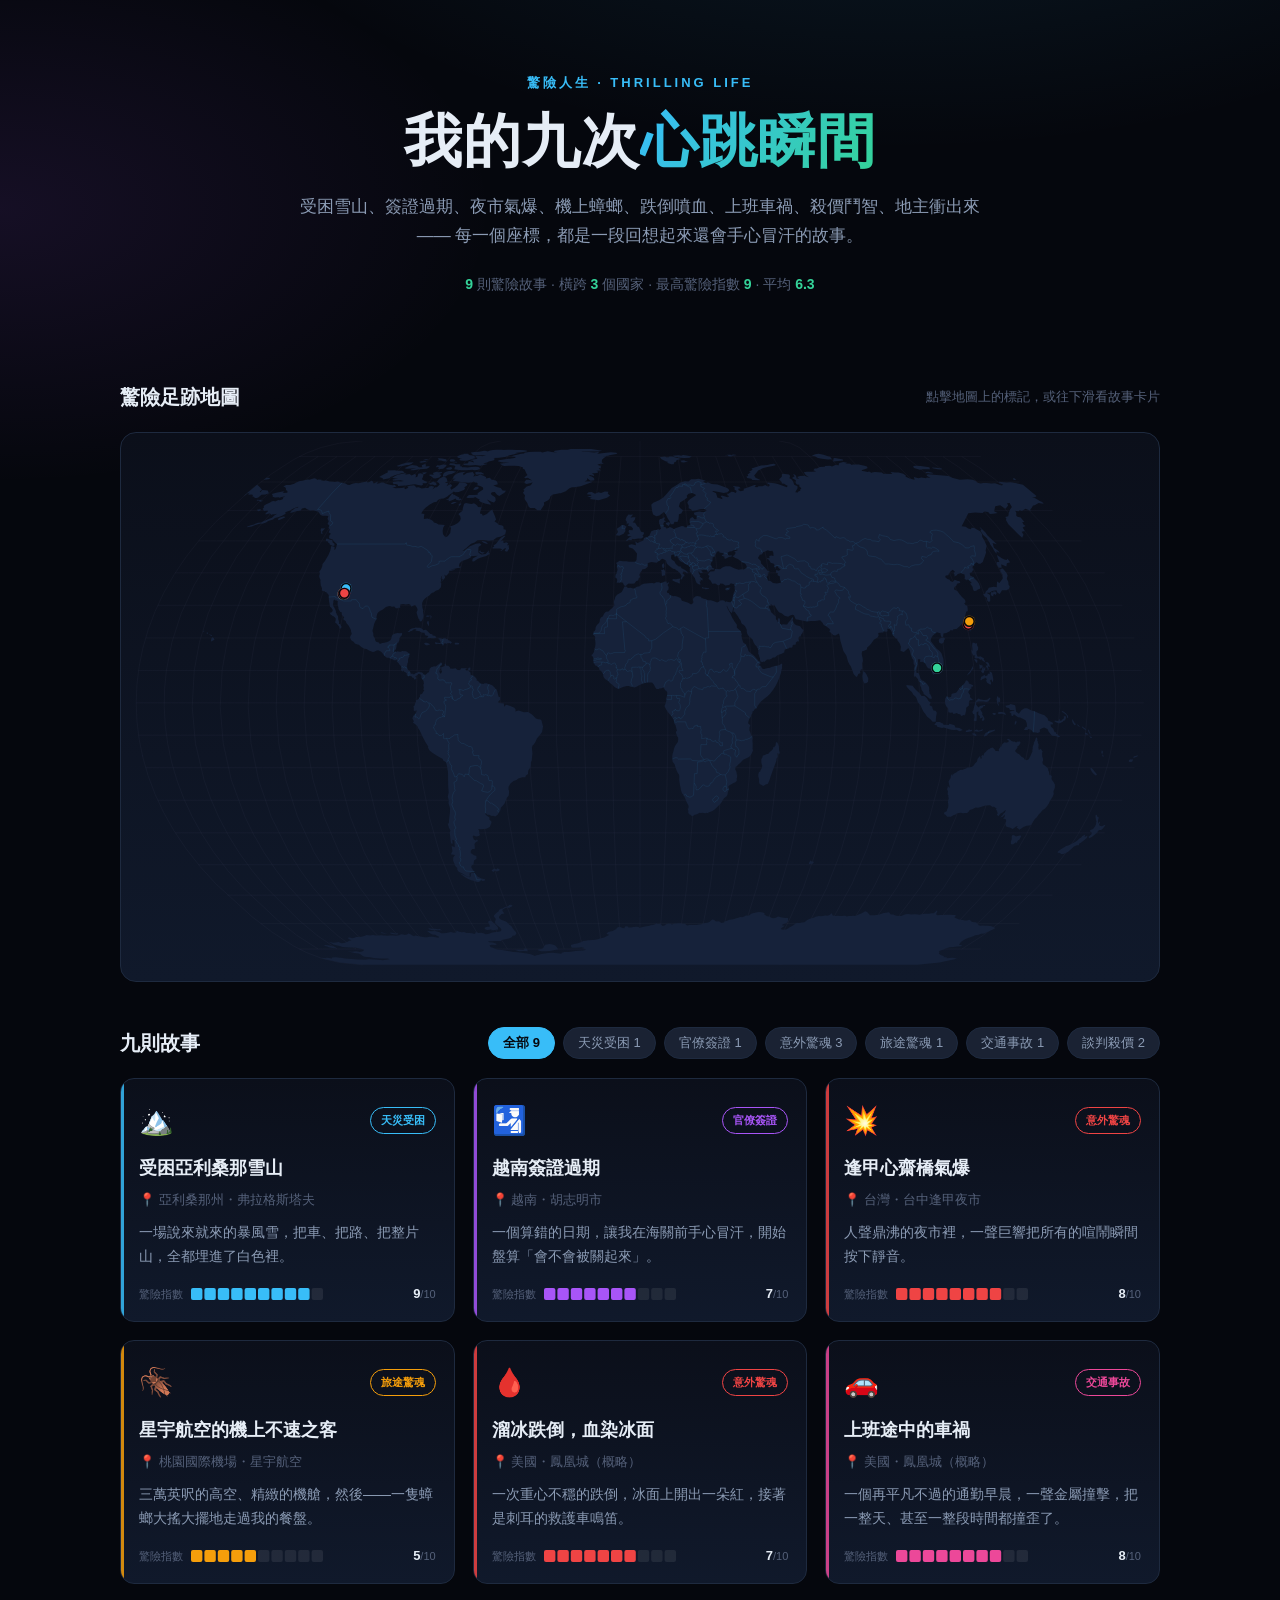
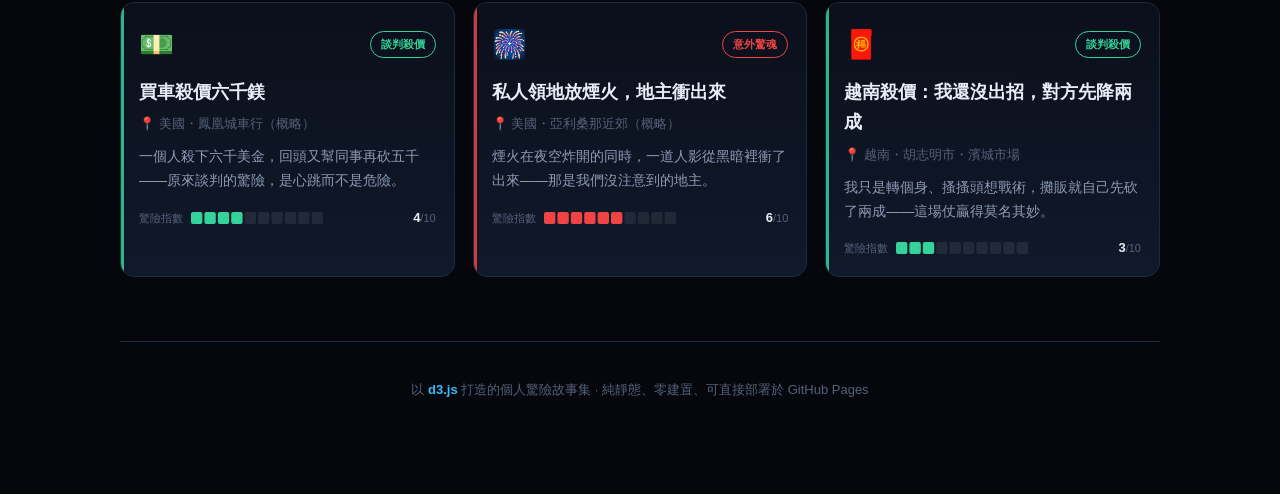
==== index.html @ b20e5742 "feat: adventure-log — d3.js thrilling-experiences blog Nine personal thrilling stories (USA / Vietna" ====
<!DOCTYPE html>
<html lang="zh-Hant">
<head>
  <meta charset="UTF-8" />
  <meta name="viewport" content="width=device-width, initial-scale=1.0" />
  <title>驚險人生 — 我的九次心跳瞬間</title>
  <meta name="description" content="橫跨美國、越南、台灣的九則驚險經歷，用一張 d3.js 互動地圖串起每一次心跳加速的瞬間。" />
  <link rel="icon" href="data:image/svg+xml,%3Csvg xmlns='http://www.w3.org/2000/svg' viewBox='0 0 100 100'%3E%3Ctext y='.9em' font-size='90'%3E%E2%9A%A1%3C/text%3E%3C/svg%3E" />
  <link rel="stylesheet" href="css/blog.css" />
</head>
<body>
  <div class="page">
    <header class="hero">
      <p class="kicker">驚險人生 · Thrilling Life</p>
      <h1 class="hero-title">我的九次<span class="accent">心跳瞬間</span></h1>
      <p class="hero-sub">
        受困雪山、簽證過期、夜市氣爆、機上蟑螂、跌倒噴血、上班車禍、殺價鬥智、地主衝出來——
        每一個座標，都是一段回想起來還會手心冒汗的故事。
      </p>
      <p class="stat-line" id="stat-line"></p>
    </header>

    <section class="map-section">
      <div class="section-head">
        <h2>驚險足跡地圖</h2>
        <span class="section-hint">點擊地圖上的標記，或往下滑看故事卡片</span>
      </div>
      <div class="map-wrap" id="world-map"></div>
    </section>

    <section class="grid-section">
      <div class="section-head">
        <h2>九則故事</h2>
        <div class="chip-row" id="category-filter"></div>
      </div>
      <div class="story-grid" id="story-grid"></div>
    </section>

    <footer class="site-footer">
      <p>以 <b>d3.js</b> 打造的個人驚險故事集 · 純靜態、零建置、可直接部署於 GitHub Pages</p>
    </footer>
  </div>

  <!-- 本地 vendor（零外部相依，可離線運作） -->
  <script src="vendor/d3.v7.min.js"></script>
  <script src="vendor/topojson-client.min.js"></script>
  <!-- 資料與渲染 -->
  <script src="js/data.js"></script>
  <script src="js/map.js"></script>
  <script src="js/home.js"></script>
</body>
</html>
---- css/blog.css ----
/* 驚險人生 — blog theme（沿用 LeetCode Visualizer 的暗色調性） */
:root {
  --bg: #05070d;
  --bg-panel: #0b0f1a;
  --bg-panel-2: #10192b;
  --bg-cell: #1a2233;
  --border: #1e2a3f;
  --text: #e6edf6;
  --text-dim: #8b9bb4;
  --text-mute: #55617a;
  --accent: #38bdf8;
  --accent-2: #34d399;
  --amber: #f59e0b;
  --red: #ef4444;
  --ui-font: -apple-system, BlinkMacSystemFont, "Segoe UI", "PingFang TC",
    "Noto Sans TC", "Microsoft JhengHei", Roboto, Helvetica, Arial, sans-serif;
}

* { box-sizing: border-box; }

html, body {
  margin: 0;
  padding: 0;
  background:
    radial-gradient(1200px 600px at 70% -10%, rgba(56, 189, 248, 0.12), transparent 60%),
    radial-gradient(900px 500px at 0% 10%, rgba(168, 85, 247, 0.10), transparent 55%),
    var(--bg);
  color: var(--text);
  font-family: var(--ui-font);
  -webkit-font-smoothing: antialiased;
  line-height: 1.7;
}

a { color: inherit; text-decoration: none; }

.page {
  max-width: 1080px;
  margin: 0 auto;
  padding: 0 20px 80px;
}

/* ---------------- Hero ---------------- */
.hero {
  padding: 72px 4px 40px;
  text-align: center;
}
.kicker {
  color: var(--accent);
  letter-spacing: 3px;
  font-size: 13px;
  font-weight: 600;
  margin: 0 0 14px;
  text-transform: uppercase;
}
.hero-title {
  font-size: clamp(32px, 6vw, 58px);
  line-height: 1.15;
  margin: 0 0 18px;
  font-weight: 800;
  letter-spacing: 1px;
}
.hero-title .accent {
  background: linear-gradient(120deg, var(--accent), var(--accent-2));
  -webkit-background-clip: text;
  background-clip: text;
  -webkit-text-fill-color: transparent;
}
.hero-sub {
  max-width: 680px;
  margin: 0 auto 22px;
  color: var(--text-dim);
  font-size: clamp(15px, 2.2vw, 17px);
}
.stat-line {
  color: var(--text-mute);
  font-size: 14px;
  margin: 0;
}
.stat-line b { color: var(--accent-2); font-weight: 700; }

/* ---------------- Section head ---------------- */
.section-head {
  display: flex;
  align-items: center;
  justify-content: space-between;
  gap: 16px;
  flex-wrap: wrap;
  margin: 0 0 18px;
}
.section-head h2 {
  font-size: 20px;
  margin: 0;
  font-weight: 700;
}
.section-hint { color: var(--text-mute); font-size: 13px; }

.map-section, .grid-section { margin-top: 44px; }

/* ---------------- Map ---------------- */
.map-wrap {
  position: relative;
  background: linear-gradient(180deg, var(--bg-panel), var(--bg-panel-2));
  border: 1px solid var(--border);
  border-radius: 16px;
  padding: 8px;
  overflow: hidden;
}
.map-svg { display: block; width: 100%; height: auto; }
.map-graticule { fill: none; stroke: rgba(139, 155, 180, 0.10); stroke-width: 0.5; }
.map-land { fill: #16223a; stroke: none; }
.map-border { fill: none; stroke: rgba(56, 189, 248, 0.18); stroke-width: 0.5; }
.map-error { color: var(--text-dim); padding: 40px; text-align: center; }

.pin-pulse { opacity: 0.55; transform-origin: center; animation: pulse 2.4s ease-out infinite; }
.map-pin.is-hover .pin-dot,
.map-pin.is-active .pin-dot { r: 7; }
.map-pin.is-active .pin-pulse { opacity: 0.9; }
.map-pin:focus { outline: none; }
.map-pin:focus .pin-dot { stroke: var(--text); stroke-width: 2; }

@keyframes pulse {
  0%   { transform: scale(1);   opacity: 0.55; }
  70%  { transform: scale(3.2); opacity: 0; }
  100% { transform: scale(3.2); opacity: 0; }
}

.map-tip {
  position: absolute;
  pointer-events: none;
  transform: translate(-50%, -140%);
  background: rgba(5, 7, 13, 0.94);
  border: 1px solid var(--border);
  border-radius: 10px;
  padding: 8px 12px;
  font-size: 13px;
  white-space: nowrap;
  display: flex;
  flex-direction: column;
  gap: 2px;
  box-shadow: 0 8px 24px rgba(0, 0, 0, 0.5);
  z-index: 5;
}
.tip-emoji { font-size: 18px; }
.tip-title { font-weight: 700; }
.tip-place { color: var(--text-mute); font-size: 12px; }

/* ---------------- Category chips ---------------- */
.chip-row { display: flex; flex-wrap: wrap; gap: 8px; }
.chip {
  background: var(--bg-cell);
  color: var(--text-dim);
  border: 1px solid var(--border);
  border-radius: 999px;
  padding: 6px 14px;
  font-size: 13px;
  cursor: pointer;
  font-family: inherit;
  transition: all 0.15s ease;
}
.chip:hover { color: var(--text); border-color: var(--cat, var(--accent)); }
.chip.active {
  color: #05070d;
  background: var(--cat, var(--accent));
  border-color: var(--cat, var(--accent));
  font-weight: 700;
}

/* ---------------- Story grid ---------------- */
.story-grid {
  display: grid;
  grid-template-columns: repeat(auto-fill, minmax(280px, 1fr));
  gap: 18px;
}
.story-card {
  display: block;
  background: linear-gradient(180deg, var(--bg-panel), var(--bg-panel-2));
  border: 1px solid var(--border);
  border-radius: 14px;
  padding: 18px 18px 16px;
  position: relative;
  overflow: hidden;
  transition: transform 0.18s ease, border-color 0.18s ease, box-shadow 0.18s ease;
}
.story-card::before {
  content: "";
  position: absolute;
  inset: 0 auto 0 0;
  width: 3px;
  background: var(--cat, var(--accent));
  opacity: 0.85;
}
.story-card:hover {
  transform: translateY(-3px);
  border-color: var(--cat, var(--accent));
  box-shadow: 0 12px 30px rgba(0, 0, 0, 0.45);
}
.card-top { display: flex; align-items: center; justify-content: space-between; margin-bottom: 8px; }
.card-emoji { font-size: 28px; }
.card-cat {
  font-size: 11px;
  color: var(--cat, var(--accent));
  border: 1px solid var(--cat, var(--accent));
  border-radius: 999px;
  padding: 3px 10px;
  font-weight: 600;
}
.card-title { font-size: 18px; margin: 4px 0 6px; font-weight: 700; }
.card-place { color: var(--text-mute); font-size: 13px; margin-bottom: 10px; }
.card-summary { color: var(--text-dim); font-size: 14px; margin: 0 0 14px; }
.card-meter { display: flex; align-items: center; gap: 8px; }
.meter-label { font-size: 11px; color: var(--text-mute); }
.meter-mount { line-height: 0; }
.thrill-svg { display: block; }
.meter-num { font-size: 13px; font-weight: 700; color: var(--text); margin-left: auto; }
.meter-max { color: var(--text-mute); font-weight: 400; font-size: 11px; }

/* ---------------- Footer ---------------- */
.site-footer {
  margin-top: 64px;
  padding-top: 24px;
  border-top: 1px solid var(--border);
  text-align: center;
  color: var(--text-mute);
  font-size: 13px;
}
.site-footer b { color: var(--accent); }

/* ---------------- Story page ---------------- */
.story-page { max-width: 820px; }
.back-link {
  display: inline-block;
  color: var(--text-dim);
  font-size: 14px;
  margin: 40px 0 24px;
  transition: color 0.15s;
}
.back-link:hover { color: var(--accent); }

.story-header {
  display: grid;
  grid-template-columns: 1fr 260px;
  gap: 28px;
  align-items: center;
  background: linear-gradient(180deg, var(--bg-panel), var(--bg-panel-2));
  border: 1px solid var(--border);
  border-radius: 18px;
  padding: 28px;
  margin-bottom: 32px;
}
.story-meta { display: flex; align-items: center; gap: 12px; margin-bottom: 12px; flex-wrap: wrap; }
.story-cat {
  font-size: 12px;
  color: var(--cat, var(--accent));
  border: 1px solid var(--cat, var(--accent));
  border-radius: 999px;
  padding: 3px 12px;
  font-weight: 600;
}
.story-loc { color: var(--text-mute); font-size: 13px; }
.story-title { font-size: clamp(26px, 4.5vw, 38px); margin: 0 0 12px; font-weight: 800; line-height: 1.2; }
.story-emoji { margin-right: 10px; }
.story-summary { color: var(--text-dim); font-size: 16px; margin: 0 0 18px; }

.story-thrill { display: flex; align-items: center; gap: 10px; }
.st-label { font-size: 12px; color: var(--text-mute); }
.st-dots { display: flex; gap: 4px; }
.st-dots .dot {
  width: 10px; height: 10px; border-radius: 50%;
  background: rgba(255, 255, 255, 0.08);
}
.st-dots .dot.on { background: var(--cat, var(--accent)); box-shadow: 0 0 8px var(--cat, var(--accent)); }
.st-num { font-size: 15px; font-weight: 700; }
.st-max { color: var(--text-mute); font-weight: 400; font-size: 12px; }

.story-minimap { width: 100%; }
.mini-svg { display: block; width: 100%; height: auto; }
.mini-sphere { fill: rgba(56, 189, 248, 0.05); stroke: rgba(56, 189, 248, 0.25); stroke-width: 0.6; }
.mini-graticule { fill: none; stroke: rgba(139, 155, 180, 0.12); stroke-width: 0.4; }
.mini-land { fill: #1c2c48; stroke: rgba(56, 189, 248, 0.20); stroke-width: 0.3; }
.mini-pulse { opacity: 0.5; transform-origin: center; animation: pulse 2.4s ease-out infinite; }
.mini-fallback { font-size: 40px; display: grid; place-items: center; height: 100%; }

.story-body { font-size: 17px; color: #d5dded; }
.story-body p { margin: 0 0 22px; }
.story-body p:first-child::first-letter {
  font-size: 2.6em;
  font-weight: 800;
  float: left;
  line-height: 0.9;
  margin: 6px 10px 0 0;
  color: var(--accent);
}

.story-nav {
  display: flex;
  justify-content: space-between;
  gap: 16px;
  margin-top: 48px;
}
.story-nav a {
  flex: 1;
  background: var(--bg-cell);
  border: 1px solid var(--border);
  border-radius: 12px;
  padding: 14px 16px;
  font-size: 14px;
  color: var(--text-dim);
  transition: all 0.15s;
}
.story-nav a:hover { color: var(--text); border-color: var(--accent); }
.nav-next { text-align: right; }
.story-missing { padding: 80px 0; text-align: center; color: var(--text-dim); }
.story-missing a { color: var(--accent); }

/* ---------------- Responsive ---------------- */
@media (max-width: 640px) {
  .story-header { grid-template-columns: 1fr; }
  .story-minimap { max-width: 220px; margin: 0 auto; }
  .story-nav { flex-direction: column; }
  .nav-next { text-align: left; }
  .hero { padding-top: 48px; }
}
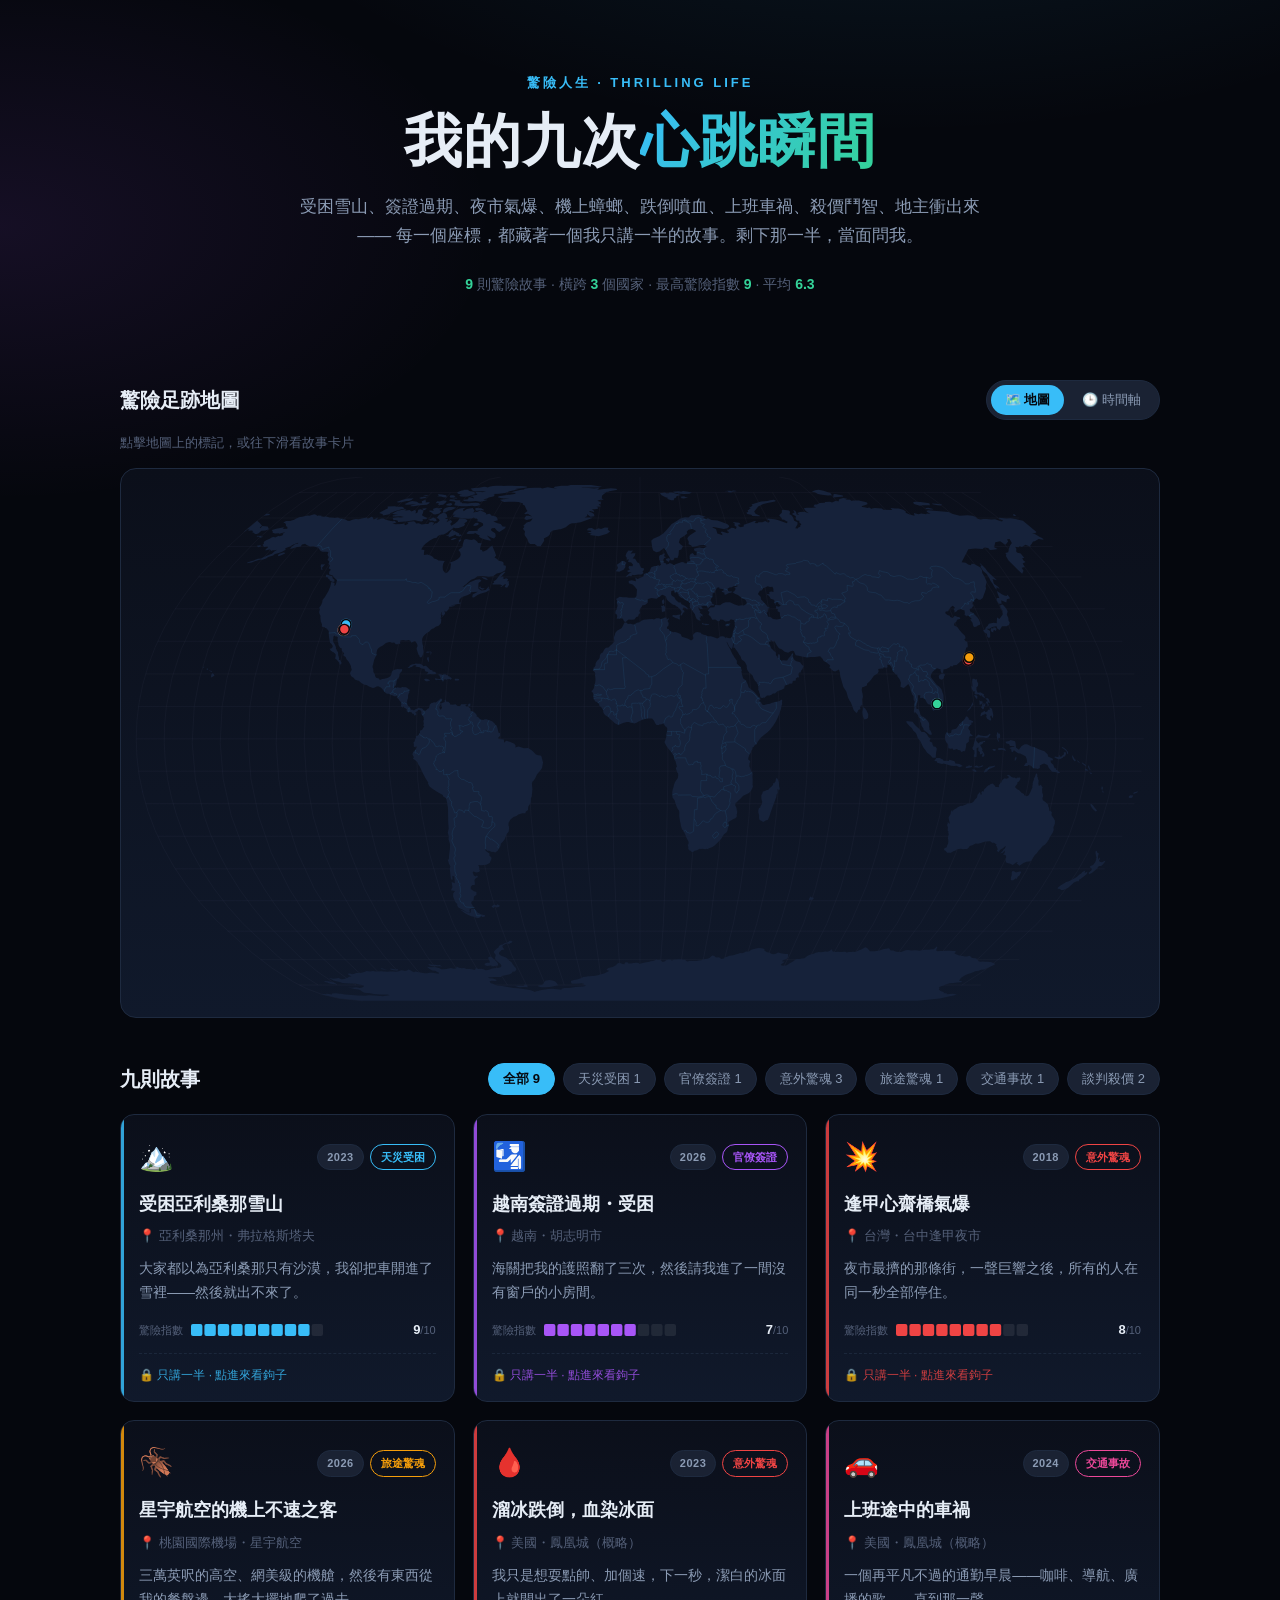
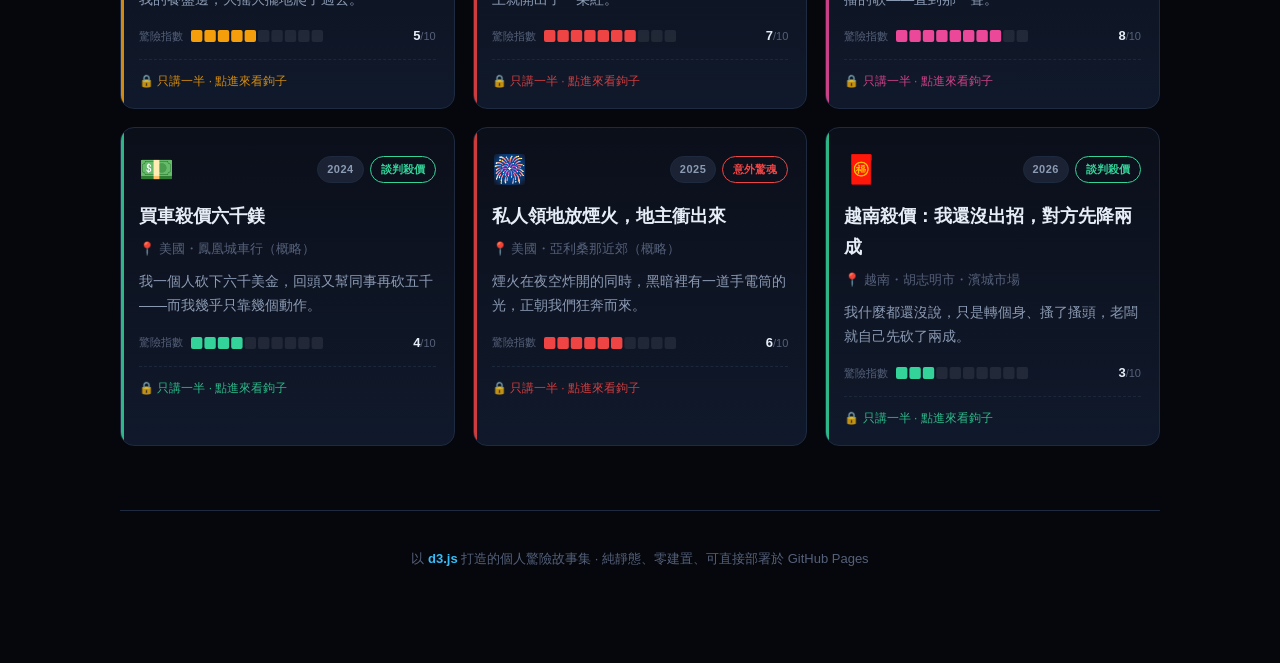
==== commit 22ae0391: "feat: add d3 timeline view + rewrite stories as curiosity hooks - New d3 vertical timeline (js/timel" ====
--- a/index.html
+++ b/index.html
@@ -15,17 +15,22 @@
       <h1 class="hero-title">我的九次<span class="accent">心跳瞬間</span></h1>
       <p class="hero-sub">
         受困雪山、簽證過期、夜市氣爆、機上蟑螂、跌倒噴血、上班車禍、殺價鬥智、地主衝出來——
-        每一個座標，都是一段回想起來還會手心冒汗的故事。
+        每一個座標，都藏著一個我只講一半的故事。剩下那一半，當面問我。
       </p>
       <p class="stat-line" id="stat-line"></p>
     </header>
 
     <section class="map-section">
       <div class="section-head">
-        <h2>驚險足跡地圖</h2>
-        <span class="section-hint">點擊地圖上的標記，或往下滑看故事卡片</span>
+        <h2 id="view-heading">驚險足跡地圖</h2>
+        <div class="view-toggle" id="view-toggle" role="tablist">
+          <button class="vt-btn active" data-view="map" role="tab">🗺️ 地圖</button>
+          <button class="vt-btn" data-view="timeline" role="tab">🕒 時間軸</button>
+        </div>
       </div>
+      <span class="section-hint" id="view-hint">點擊地圖上的標記，或往下滑看故事卡片</span>
       <div class="map-wrap" id="world-map"></div>
+      <div class="timeline-wrap" id="timeline" hidden></div>
     </section>
 
     <section class="grid-section">
@@ -47,6 +52,7 @@
   <!-- 資料與渲染 -->
   <script src="js/data.js"></script>
   <script src="js/map.js"></script>
+  <script src="js/timeline.js"></script>
   <script src="js/home.js"></script>
 </body>
 </html>
--- a/css/blog.css
+++ b/css/blog.css
@@ -196,6 +196,17 @@
 }
 .card-top { display: flex; align-items: center; justify-content: space-between; margin-bottom: 8px; }
 .card-emoji { font-size: 28px; }
+.card-tags { display: inline-flex; align-items: center; gap: 6px; }
+.card-year {
+  font-size: 11px;
+  font-weight: 700;
+  color: var(--text-dim);
+  background: var(--bg-cell);
+  border: 1px solid var(--border);
+  border-radius: 999px;
+  padding: 3px 9px;
+  letter-spacing: 0.5px;
+}
 .card-cat {
   font-size: 11px;
   color: var(--cat, var(--accent));
@@ -213,6 +224,118 @@
 .thrill-svg { display: block; }
 .meter-num { font-size: 13px; font-weight: 700; color: var(--text); margin-left: auto; }
 .meter-max { color: var(--text-mute); font-weight: 400; font-size: 11px; }
+.card-cta {
+  display: block;
+  margin-top: 12px;
+  padding-top: 11px;
+  border-top: 1px dashed var(--border);
+  font-size: 12px;
+  color: var(--cat, var(--accent));
+  opacity: 0.85;
+}
+
+/* ---------------- View toggle ---------------- */
+.view-toggle {
+  display: inline-flex;
+  gap: 4px;
+  background: var(--bg-cell);
+  border: 1px solid var(--border);
+  border-radius: 999px;
+  padding: 4px;
+}
+.vt-btn {
+  border: none;
+  background: transparent;
+  color: var(--text-dim);
+  font-family: inherit;
+  font-size: 13px;
+  padding: 6px 14px;
+  border-radius: 999px;
+  cursor: pointer;
+  transition: all 0.15s ease;
+}
+.vt-btn:hover { color: var(--text); }
+.vt-btn.active { background: var(--accent); color: #05070d; font-weight: 700; }
+
+.map-section .section-hint { display: block; margin: -6px 0 14px; }
+.timeline-wrap { margin-top: 4px; }
+.map-wrap[hidden], .timeline-wrap[hidden] { display: none; }
+
+/* ---------------- Timeline ---------------- */
+.timeline {
+  position: relative;
+  padding: 20px 0 10px;
+}
+.timeline::before {
+  content: "";
+  position: absolute;
+  top: 0; bottom: 0;
+  left: 50%;
+  width: 2px;
+  transform: translateX(-50%);
+  background: linear-gradient(180deg, transparent, var(--border) 8%, var(--border) 92%, transparent);
+}
+.tl-item {
+  position: relative;
+  display: block;
+  width: 50%;
+  padding: 14px 40px;
+  box-sizing: border-box;
+  opacity: 0;
+  transform: translateY(18px);
+  transition: opacity 0.5s ease, transform 0.5s ease;
+  transition-delay: calc(var(--i, 0) * 40ms);
+}
+.tl-item.is-in { opacity: 1; transform: translateY(0); }
+.tl-item.left  { left: 0;  text-align: right; }
+.tl-item.right { left: 50%; text-align: left; }
+
+/* 中央年份節點 */
+.tl-node {
+  position: absolute;
+  top: 22px;
+  width: 46px; height: 46px;
+  border-radius: 50%;
+  background: var(--bg-panel);
+  border: 2px solid var(--cat, var(--accent));
+  display: grid;
+  place-items: center;
+  z-index: 2;
+  box-shadow: 0 0 0 5px var(--bg), 0 0 16px -4px var(--cat, var(--accent));
+}
+.tl-item.left  .tl-node { right: -23px; }
+.tl-item.right .tl-node { left: -23px; }
+.tl-year { font-size: 12px; font-weight: 800; color: var(--cat, var(--accent)); letter-spacing: 0.3px; }
+
+/* 內容卡 */
+.tl-card {
+  display: inline-block;
+  text-align: left;
+  max-width: 340px;
+  background: linear-gradient(180deg, var(--bg-panel), var(--bg-panel-2));
+  border: 1px solid var(--border);
+  border-radius: 14px;
+  padding: 14px 16px;
+  transition: transform 0.18s ease, border-color 0.18s ease, box-shadow 0.18s ease;
+}
+.tl-item:hover .tl-card {
+  transform: translateY(-3px);
+  border-color: var(--cat, var(--accent));
+  box-shadow: 0 12px 30px rgba(0, 0, 0, 0.45);
+}
+.tl-head { display: flex; align-items: center; gap: 8px; margin-bottom: 6px; }
+.tl-emoji { font-size: 22px; }
+.tl-cat {
+  font-size: 11px;
+  color: var(--cat, var(--accent));
+  border: 1px solid var(--cat, var(--accent));
+  border-radius: 999px;
+  padding: 2px 9px;
+  font-weight: 600;
+}
+.tl-title { display: block; font-size: 16px; font-weight: 700; margin-bottom: 4px; }
+.tl-place { display: block; color: var(--text-mute); font-size: 12px; margin-bottom: 8px; }
+.tl-hook { display: block; color: var(--text-dim); font-size: 13.5px; line-height: 1.6; }
 
 /* ---------------- Footer ---------------- */
 .site-footer {
@@ -248,6 +371,16 @@
   margin-bottom: 32px;
 }
 .story-meta { display: flex; align-items: center; gap: 12px; margin-bottom: 12px; flex-wrap: wrap; }
+.story-year {
+  font-size: 12px;
+  font-weight: 700;
+  color: var(--text-dim);
+  background: var(--bg-cell);
+  border: 1px solid var(--border);
+  border-radius: 999px;
+  padding: 3px 11px;
+  letter-spacing: 0.5px;
+}
 .story-cat {
   font-size: 12px;
   color: var(--cat, var(--accent));
@@ -312,8 +445,54 @@
 .story-missing { padding: 80px 0; text-align: center; color: var(--text-dim); }
 .story-missing a { color: var(--accent); }
 
+/* ---------------- Story hook (讓人來問你的鉤子) ---------------- */
+.story-hook {
+  margin-top: 40px;
+  position: relative;
+  background:
+    linear-gradient(180deg, rgba(255,255,255,0.02), transparent),
+    var(--bg-panel);
+  border: 1px solid var(--cat, var(--accent));
+  border-radius: 16px;
+  padding: 24px 26px;
+  overflow: hidden;
+}
+.story-hook::before {
+  content: "";
+  position: absolute;
+  inset: 0 auto 0 0;
+  width: 4px;
+  background: var(--cat, var(--accent));
+}
+.hook-badge {
+  display: inline-block;
+  font-size: 12px;
+  font-weight: 700;
+  color: var(--cat, var(--accent));
+  border: 1px solid var(--cat, var(--accent));
+  border-radius: 999px;
+  padding: 3px 12px;
+  margin-bottom: 12px;
+}
+.hook-text { font-size: 17px; color: var(--text); margin: 0 0 10px; line-height: 1.7; }
+.hook-cta { font-size: 14px; color: var(--text-dim); margin: 0; }
+
 /* ---------------- Responsive ---------------- */
+@media (max-width: 760px) {
+  /* 時間軸在手機改為單欄（全部靠左） */
+  .timeline::before { left: 22px; }
+  .tl-item, .tl-item.left, .tl-item.right {
+    width: 100%;
+    left: 0;
+    text-align: left;
+    padding: 12px 0 12px 58px;
+  }
+  .tl-item.left .tl-node,
+  .tl-item.right .tl-node { left: 0; right: auto; }
+  .tl-card { max-width: 100%; }
+}
 @media (max-width: 640px) {
+  .section-head { align-items: flex-start; }
   .story-header { grid-template-columns: 1fr; }
   .story-minimap { max-width: 220px; margin: 0 auto; }
   .story-nav { flex-direction: column; }
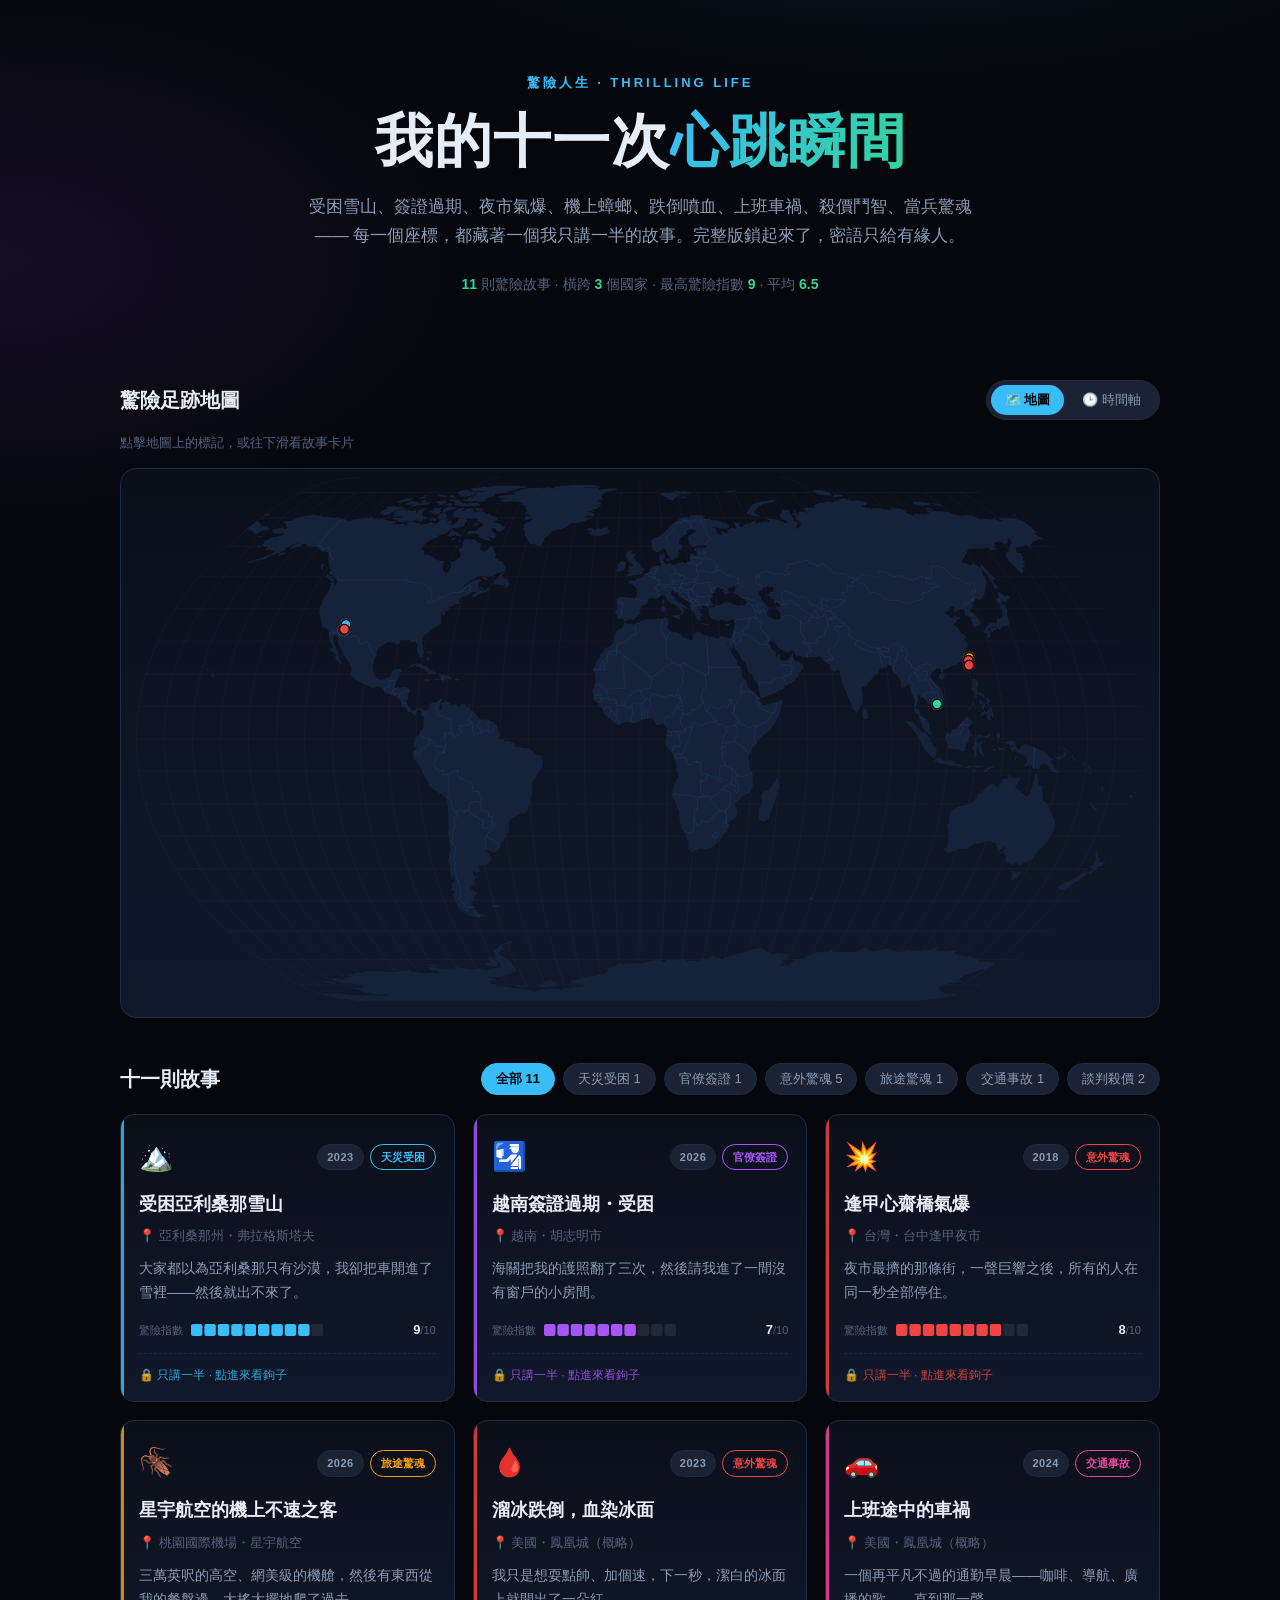
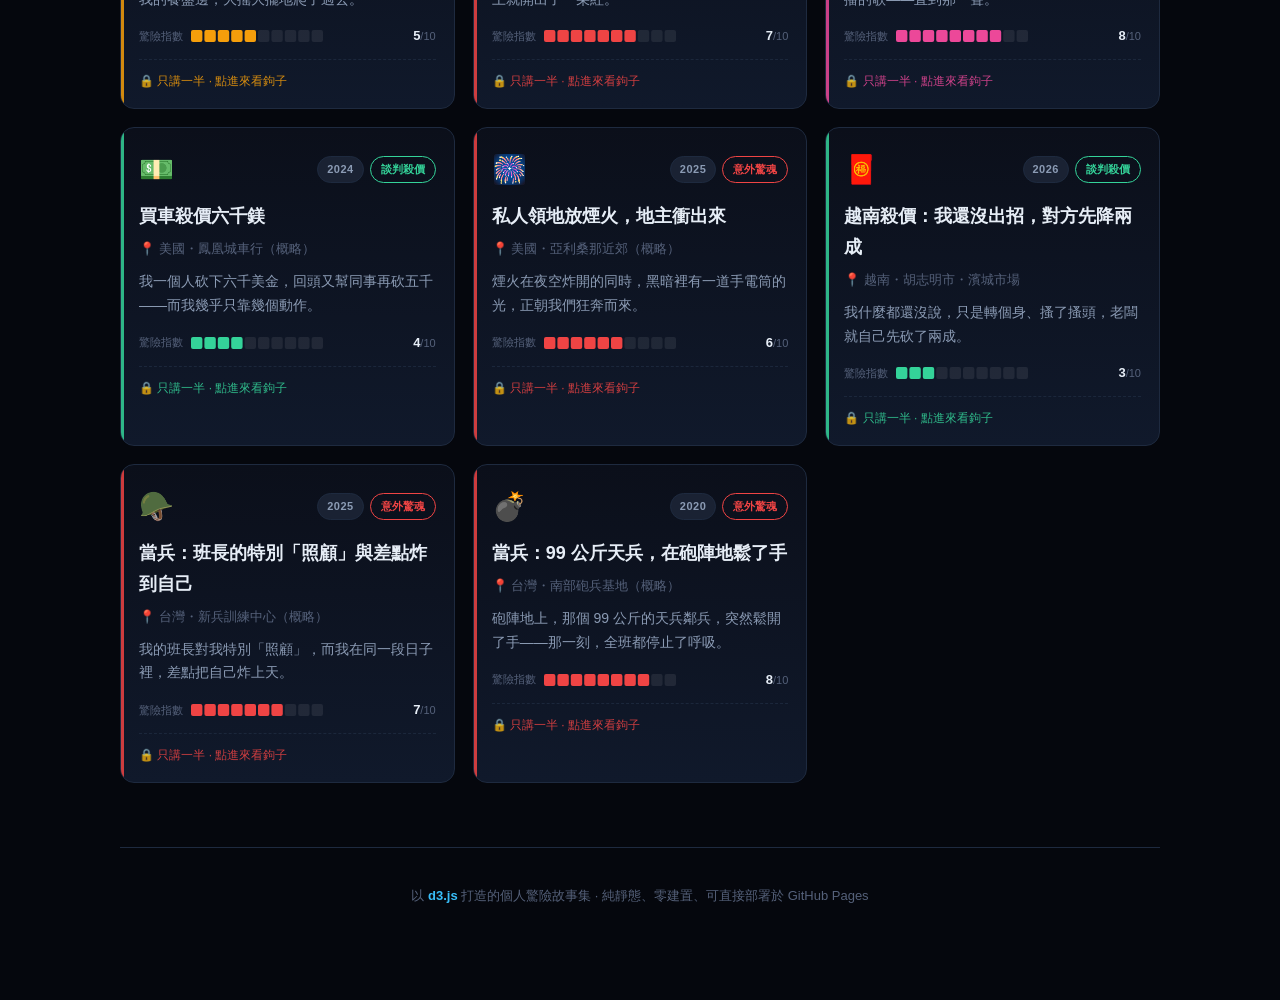
==== commit 8a70a83a: "feat: access-code gate (AES-GCM) + two army stories Full story reveals are now encrypted; the public" ====
--- a/index.html
+++ b/index.html
@@ -3,8 +3,8 @@
 <head>
   <meta charset="UTF-8" />
   <meta name="viewport" content="width=device-width, initial-scale=1.0" />
-  <title>驚險人生 — 我的九次心跳瞬間</title>
-  <meta name="description" content="橫跨美國、越南、台灣的九則驚險經歷，用一張 d3.js 互動地圖串起每一次心跳加速的瞬間。" />
+  <title>驚險人生 — 我的十一次心跳瞬間</title>
+  <meta name="description" content="橫跨美國、越南、台灣的十一則驚險經歷，用一張 d3.js 互動地圖串起每一次心跳加速的瞬間。完整故事需要通關密語。" />
   <link rel="icon" href="data:image/svg+xml,%3Csvg xmlns='http://www.w3.org/2000/svg' viewBox='0 0 100 100'%3E%3Ctext y='.9em' font-size='90'%3E%E2%9A%A1%3C/text%3E%3C/svg%3E" />
   <link rel="stylesheet" href="css/blog.css" />
 </head>
@@ -12,10 +12,10 @@
   <div class="page">
     <header class="hero">
       <p class="kicker">驚險人生 · Thrilling Life</p>
-      <h1 class="hero-title">我的九次<span class="accent">心跳瞬間</span></h1>
+      <h1 class="hero-title">我的十一次<span class="accent">心跳瞬間</span></h1>
       <p class="hero-sub">
-        受困雪山、簽證過期、夜市氣爆、機上蟑螂、跌倒噴血、上班車禍、殺價鬥智、地主衝出來——
-        每一個座標，都藏著一個我只講一半的故事。剩下那一半，當面問我。
+        受困雪山、簽證過期、夜市氣爆、機上蟑螂、跌倒噴血、上班車禍、殺價鬥智、當兵驚魂——
+        每一個座標，都藏著一個我只講一半的故事。完整版鎖起來了，密語只給有緣人。
       </p>
       <p class="stat-line" id="stat-line"></p>
     </header>
@@ -35,7 +35,7 @@
 
     <section class="grid-section">
       <div class="section-head">
-        <h2>九則故事</h2>
+        <h2>十一則故事</h2>
         <div class="chip-row" id="category-filter"></div>
       </div>
       <div class="story-grid" id="story-grid"></div>
--- a/css/blog.css
+++ b/css/blog.css
@@ -445,8 +445,8 @@
 .story-missing { padding: 80px 0; text-align: center; color: var(--text-dim); }
 .story-missing a { color: var(--accent); }
 
-/* ---------------- Story hook (讓人來問你的鉤子) ---------------- */
-.story-hook {
+/* ---------------- Story lock（通關密語鉤子 + 解鎖） ---------------- */
+.story-lock {
   margin-top: 40px;
   position: relative;
   background:
@@ -457,7 +457,7 @@
   padding: 24px 26px;
   overflow: hidden;
 }
-.story-hook::before {
+.story-lock::before {
   content: "";
   position: absolute;
   inset: 0 auto 0 0;
@@ -474,8 +474,46 @@
   padding: 3px 12px;
   margin-bottom: 12px;
 }
-.hook-text { font-size: 17px; color: var(--text); margin: 0 0 10px; line-height: 1.7; }
-.hook-cta { font-size: 14px; color: var(--text-dim); margin: 0; }
+.hook-text { font-size: 17px; color: var(--text); margin: 0 0 14px; line-height: 1.7; }
+
+.lock-prompt { font-size: 14px; color: var(--text-dim); margin: 0 0 12px; }
+.lock-form { display: flex; gap: 8px; flex-wrap: wrap; }
+.lock-form input {
+  flex: 1;
+  min-width: 180px;
+  background: var(--bg);
+  border: 1px solid var(--border);
+  border-radius: 10px;
+  padding: 10px 14px;
+  color: var(--text);
+  font-family: inherit;
+  font-size: 15px;
+  letter-spacing: 1px;
+}
+.lock-form input:focus { outline: none; border-color: var(--cat, var(--accent)); }
+.lock-btn {
+  background: var(--cat, var(--accent));
+  color: #05070d;
+  border: none;
+  border-radius: 10px;
+  padding: 10px 22px;
+  font-family: inherit;
+  font-size: 15px;
+  font-weight: 700;
+  cursor: pointer;
+  transition: filter 0.15s;
+}
+.lock-btn:hover { filter: brightness(1.1); }
+.lock-err { display: block; margin-top: 10px; font-size: 13px; color: #f87171; min-height: 1em; }
+
+/* 解鎖後的完整段落 */
+.reveal-body { animation: reveal-in 0.5s ease; }
+.reveal-body p { font-size: 17px; color: #d5dded; margin: 0 0 18px; line-height: 1.8; }
+.reveal-body p:last-child { margin-bottom: 0; }
+@keyframes reveal-in {
+  from { opacity: 0; transform: translateY(10px); }
+  to   { opacity: 1; transform: translateY(0); }
+}
 
 /* ---------------- Responsive ---------------- */
 @media (max-width: 760px) {
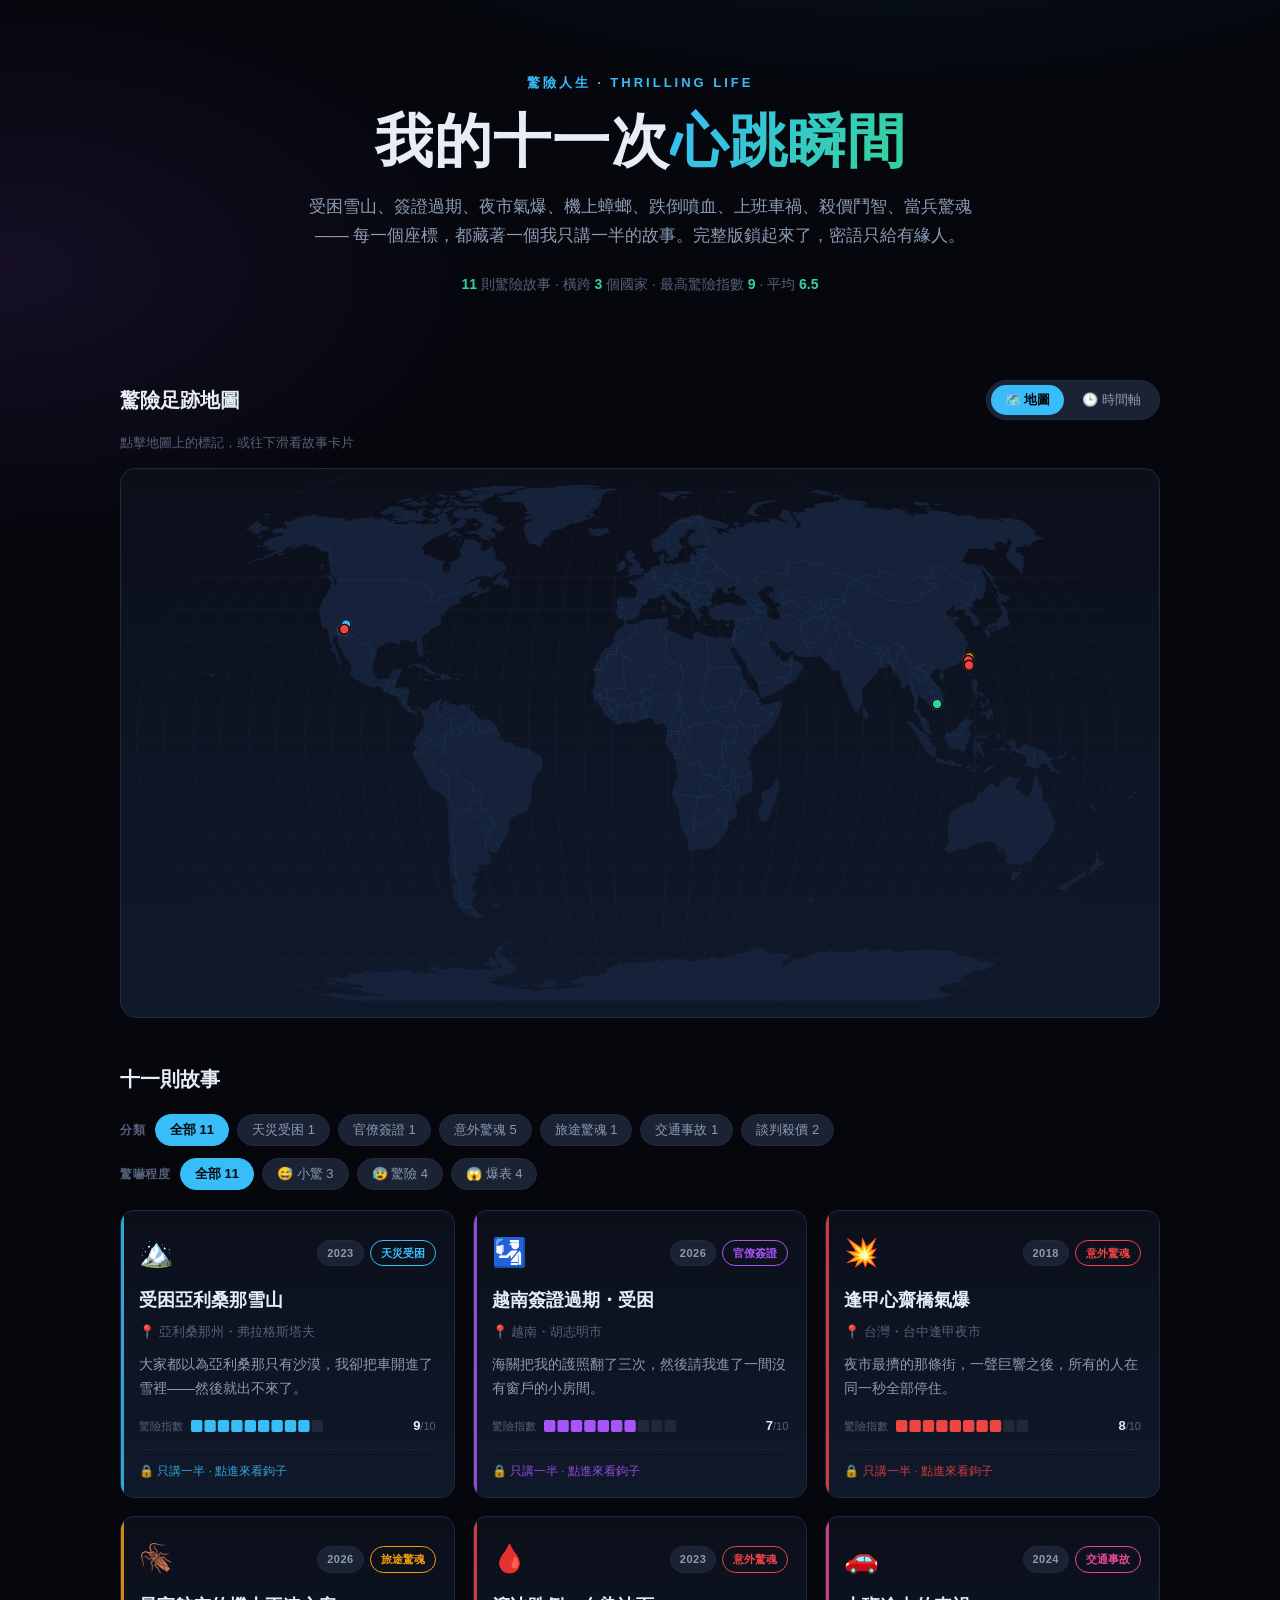
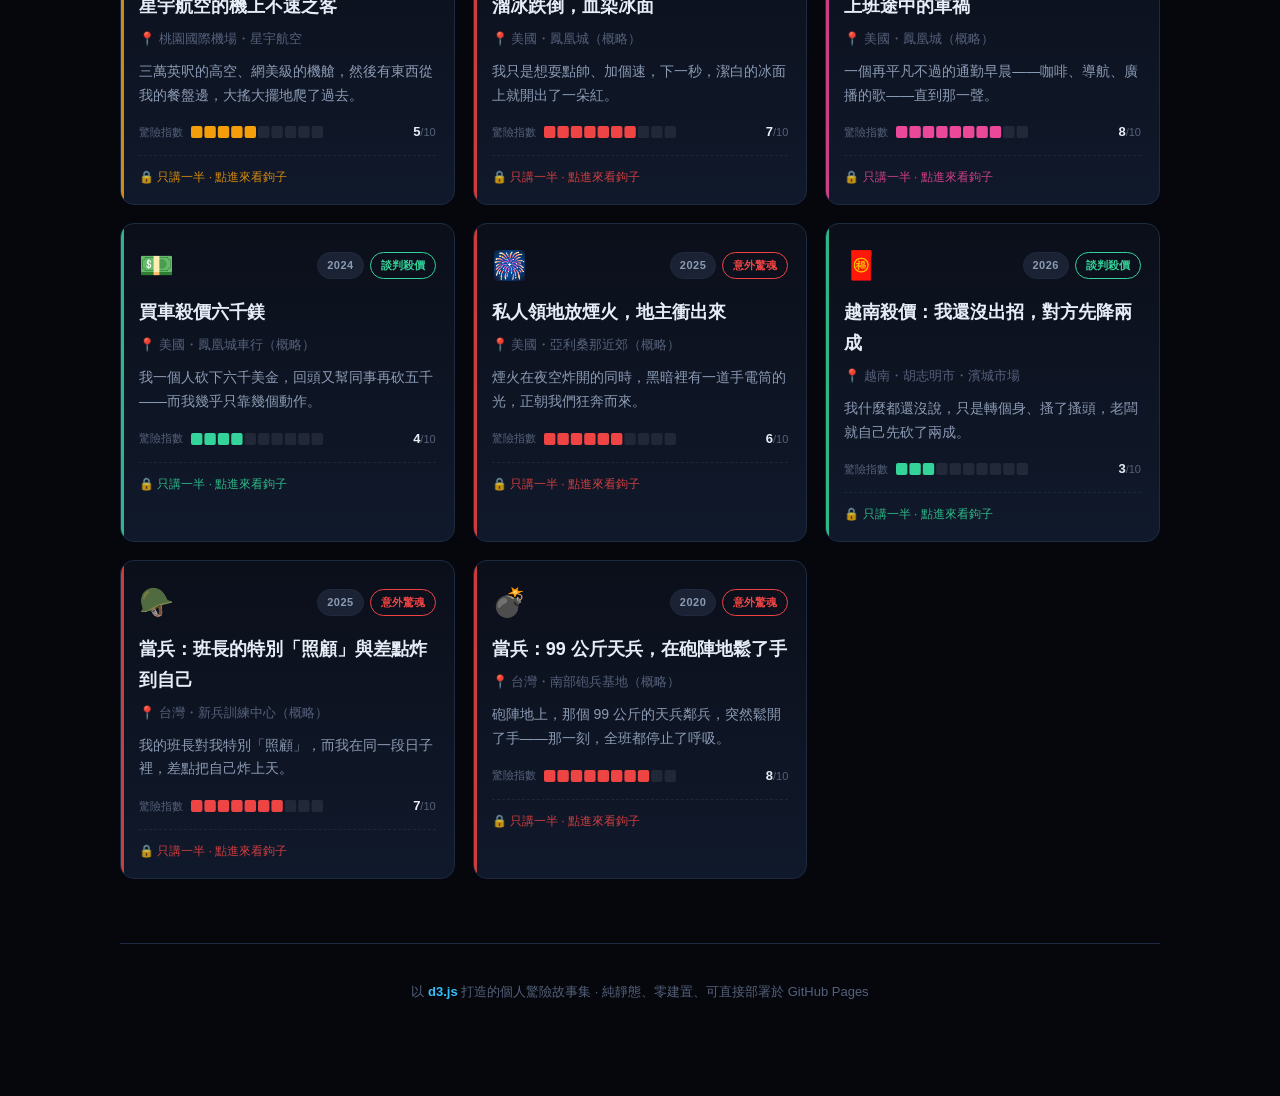
==== commit 5c882f6e: "feat: add 驚嚇程度 (thrill-level) filter that combines with category - Bucket thrill 1–10 into three tie" ====
--- a/index.html
+++ b/index.html
@@ -36,9 +36,19 @@
     <section class="grid-section">
       <div class="section-head">
         <h2>十一則故事</h2>
-        <div class="chip-row" id="category-filter"></div>
+      </div>
+      <div class="filter-bar">
+        <div class="filter-group">
+          <span class="filter-label">分類</span>
+          <div class="chip-row" id="category-filter"></div>
+        </div>
+        <div class="filter-group">
+          <span class="filter-label">驚嚇程度</span>
+          <div class="chip-row" id="thrill-filter"></div>
+        </div>
       </div>
       <div class="story-grid" id="story-grid"></div>
+      <p class="grid-empty" id="grid-empty" hidden>這個組合下沒有故事，換個條件試試 👀</p>
     </section>
 
     <footer class="site-footer">
--- a/css/blog.css
+++ b/css/blog.css
@@ -143,6 +143,23 @@
 .tip-emoji { font-size: 18px; }
 .tip-title { font-weight: 700; }
 .tip-place { color: var(--text-mute); font-size: 12px; }
+
+/* ---------------- Filter bar ---------------- */
+.filter-bar {
+  display: flex;
+  flex-wrap: wrap;
+  gap: 12px 28px;
+  margin: 0 0 20px;
+}
+.filter-group { display: flex; align-items: center; gap: 10px; flex-wrap: wrap; }
+.filter-label {
+  font-size: 12px;
+  font-weight: 700;
+  color: var(--text-mute);
+  letter-spacing: 0.5px;
+  white-space: nowrap;
+}
+.grid-empty { color: var(--text-dim); text-align: center; padding: 40px 0; font-size: 15px; }
 
 /* ---------------- Category chips ---------------- */
 .chip-row { display: flex; flex-wrap: wrap; gap: 8px; }
